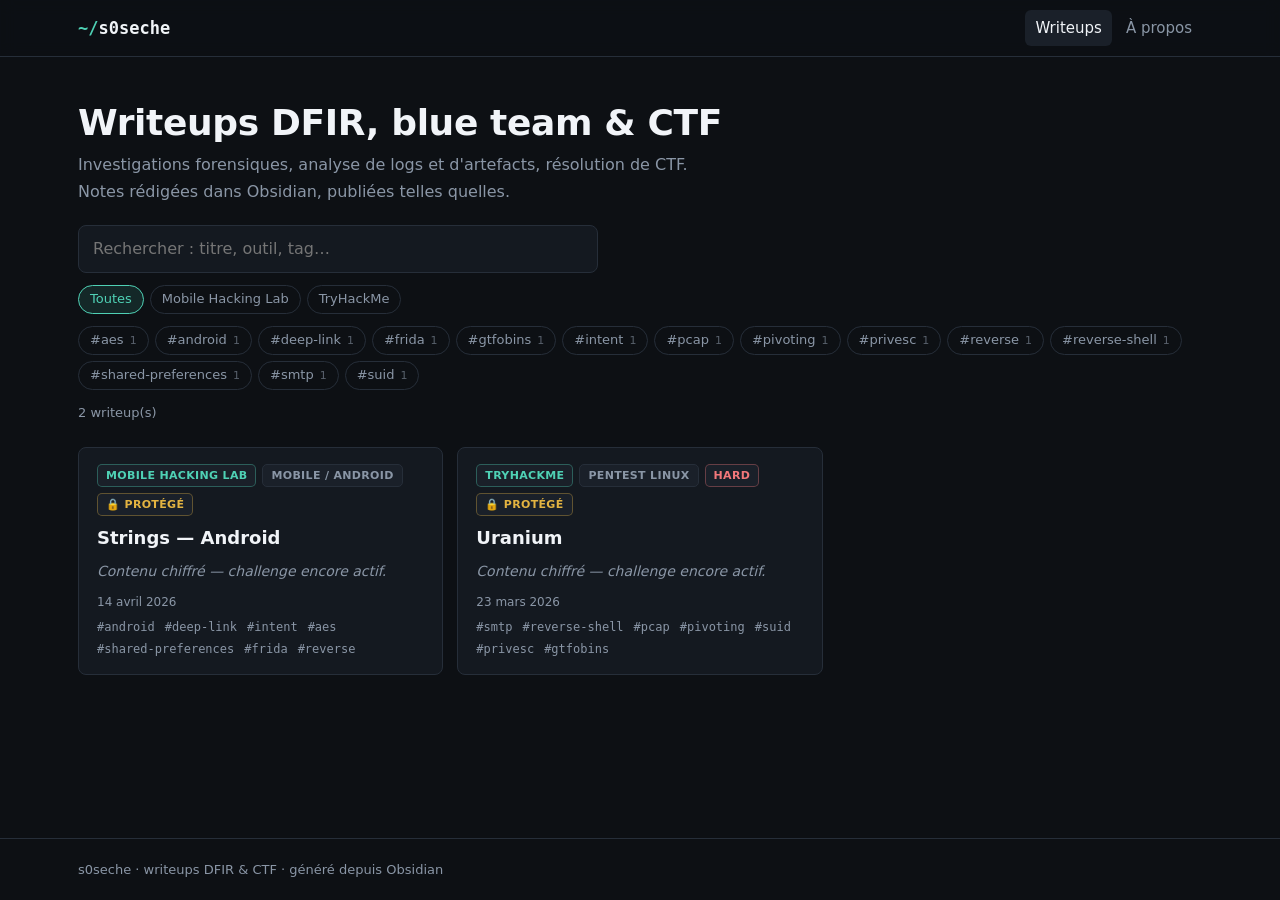
==== docs/index.html @ a4ccbde4 "add AES writeup" ====
<!doctype html>
<html lang="fr">
<head>
<meta charset="utf-8">
<meta name="viewport" content="width=device-width, initial-scale=1">
<title>s0seche · writeups</title>
<meta name="description" content="Writeups DFIR, blue team et CTF de s0seche : investigations, forensique et résolution de challenges.">
<meta name="color-scheme" content="dark">
<link rel="icon" href="assets/favicon.svg" type="image/svg+xml">
<link rel="stylesheet" href="assets/style.css">
<link rel="stylesheet" href="assets/pygments.css">
<script>document.documentElement.classList.add('js')</script>
<script src="assets/site.js" defer></script>
</head>
<body>
<a class="skip" href="#main">Aller au contenu</a>
<header class="site-header"><div class="wrap">
<a class="brand" href="index.html"><span class="brand-prompt">~/</span>s0seche</a>
<nav class="site-nav" aria-label="Navigation principale"><a href="index.html" aria-current="page">Writeups</a><a href="about.html">À propos</a></nav>
</div></header>
<main id="main" class="wrap">
<section class="hero">
<h1>Writeups DFIR, blue team &amp; CTF</h1>
<p>Investigations forensiques, analyse de logs et d'artefacts, résolution de CTF. Notes rédigées dans Obsidian, publiées telles quelles.</p>
</section>
<section class="controls" aria-label="Recherche et filtres">
<input type="search" id="q" placeholder="Rechercher : titre, outil, tag…" aria-label="Rechercher un writeup">
<div class="chips" role="group" aria-label="Plateforme"><button type="button" class="chip" data-filter-platform="" aria-pressed="true">Toutes</button><button type="button" class="chip" data-filter-platform="mobile-hacking-lab" aria-pressed="false">Mobile Hacking Lab</button><button type="button" class="chip" data-filter-platform="tryhackme" aria-pressed="false">TryHackMe</button></div>
<div class="chips" role="group" aria-label="Tags"><button type="button" class="chip chip-tag" data-filter-tag="aes" aria-pressed="false">#aes<span>1</span></button><button type="button" class="chip chip-tag" data-filter-tag="android" aria-pressed="false">#android<span>1</span></button><button type="button" class="chip chip-tag" data-filter-tag="deep-link" aria-pressed="false">#deep-link<span>1</span></button><button type="button" class="chip chip-tag" data-filter-tag="frida" aria-pressed="false">#frida<span>1</span></button><button type="button" class="chip chip-tag" data-filter-tag="gtfobins" aria-pressed="false">#gtfobins<span>1</span></button><button type="button" class="chip chip-tag" data-filter-tag="intent" aria-pressed="false">#intent<span>1</span></button><button type="button" class="chip chip-tag" data-filter-tag="pcap" aria-pressed="false">#pcap<span>1</span></button><button type="button" class="chip chip-tag" data-filter-tag="pivoting" aria-pressed="false">#pivoting<span>1</span></button><button type="button" class="chip chip-tag" data-filter-tag="privesc" aria-pressed="false">#privesc<span>1</span></button><button type="button" class="chip chip-tag" data-filter-tag="reverse" aria-pressed="false">#reverse<span>1</span></button><button type="button" class="chip chip-tag" data-filter-tag="reverse-shell" aria-pressed="false">#reverse-shell<span>1</span></button><button type="button" class="chip chip-tag" data-filter-tag="shared-preferences" aria-pressed="false">#shared-preferences<span>1</span></button><button type="button" class="chip chip-tag" data-filter-tag="smtp" aria-pressed="false">#smtp<span>1</span></button><button type="button" class="chip chip-tag" data-filter-tag="suid" aria-pressed="false">#suid<span>1</span></button></div>
<p class="count"><span id="count">2</span> writeup(s) <button type="button" id="reset" class="link-btn" hidden>réinitialiser les filtres</button></p>
</section>
<section class="grid" id="cards">
<article class="card is-protected" data-platform="mobile-hacking-lab" data-tags="android|deep-link|intent|aes|shared-preferences|frida|reverse" data-search="strings — android mobile hacking lab mobile / android android deep-link intent aes shared-preferences frida reverse">
<a class="card-link" href="challenge-strings.html">
<div class="badges"><span class="badge badge-platform">Mobile Hacking Lab</span><span class="badge badge-cat">Mobile / Android</span><span class="badge badge-lock" title="Contenu chiffré">🔒 Protégé</span></div>
<h2>Strings — Android</h2>
<p class="card-summary">Contenu chiffré — challenge encore actif.</p>
<div class="card-foot"><time datetime="2026-04-14">14 avril 2026</time><ul class="tags"><li>#android</li><li>#deep-link</li><li>#intent</li><li>#aes</li><li>#shared-preferences</li><li>#frida</li><li>#reverse</li></ul></div>
</a></article><article class="card is-protected" data-platform="tryhackme" data-tags="smtp|reverse-shell|pcap|pivoting|suid|privesc|gtfobins" data-search="uranium tryhackme pentest linux hard smtp reverse-shell pcap pivoting suid privesc gtfobins">
<a class="card-link" href="uranium.html">
<div class="badges"><span class="badge badge-platform">TryHackMe</span><span class="badge badge-cat">Pentest Linux</span><span class="badge badge-diff diff-hard">Hard</span><span class="badge badge-lock" title="Contenu chiffré">🔒 Protégé</span></div>
<h2>Uranium</h2>
<p class="card-summary">Contenu chiffré — challenge encore actif.</p>
<div class="card-foot"><time datetime="2026-03-23">23 mars 2026</time><ul class="tags"><li>#smtp</li><li>#reverse-shell</li><li>#pcap</li><li>#pivoting</li><li>#suid</li><li>#privesc</li><li>#gtfobins</li></ul></div>
</a></article>
</section>
<p id="empty" class="empty" hidden>Aucun writeup ne correspond.</p>
</main>
<footer class="site-footer"><div class="wrap">s0seche · writeups DFIR &amp; CTF · généré depuis Obsidian</div></footer>
</body>
</html>
---- docs/assets/style.css ----
/* s0seche · writeups — thème sombre sobre */
:root {
  --bg: #0d1014;
  --surface: #141920;
  --surface-2: #1a2029;
  --border: #262e39;
  --text: #d5dce5;
  --text-strong: #f1f4f8;
  --muted: #8a96a6;
  --accent: #4fd1b5;
  --accent-soft: rgba(79, 209, 181, .12);
  --link: #6cc5ff;
  --mark: rgba(250, 204, 21, .28);
  --c-note: #6cc5ff; --c-abstract: #4fd1b5; --c-info: #6cc5ff; --c-tip: #4fd1b5;
  --c-success: #5fd38a; --c-question: #e3b341; --c-warning: #f0a35a; --c-danger: #f2777a;
  --c-example: #b39cf5; --c-quote: #8a96a6;
  --mono: ui-monospace, "JetBrains Mono", "Cascadia Code", "Fira Code", Menlo, Consolas, monospace;
  --sans: system-ui, -apple-system, "Segoe UI", Roboto, "Helvetica Neue", Arial, sans-serif;
  --radius: 8px;
  --maxw: 1180px;
  color-scheme: dark;
}
*, *::before, *::after { box-sizing: border-box; }
[hidden] { display: none !important; }
html { -webkit-text-size-adjust: 100%; scroll-padding-top: 72px; }
body {
  margin: 0; background: var(--bg); color: var(--text);
  font: 16px/1.65 var(--sans); min-height: 100vh; display: flex; flex-direction: column;
}
main { flex: 1; padding-block: 32px 64px; }
.wrap { width: 100%; max-width: var(--maxw); margin-inline: auto; padding-inline: 16px; }
@media (min-width: 720px) { .wrap { padding-inline: 28px; } }
a { color: var(--link); text-decoration: none; }
a:hover { text-decoration: underline; }
:focus-visible { outline: 2px solid var(--accent); outline-offset: 2px; border-radius: 3px; }
.sr-only, .skip:not(:focus) { position: absolute; width: 1px; height: 1px; overflow: hidden; clip: rect(0 0 0 0); white-space: nowrap; }
.skip:focus { position: fixed; top: 8px; left: 8px; z-index: 10; background: var(--surface); padding: 6px 10px; }

/* header / footer */
.site-header { position: sticky; top: 0; z-index: 5; background: rgba(13, 16, 20, .9); backdrop-filter: blur(8px); border-bottom: 1px solid var(--border); }
.site-header .wrap { display: flex; align-items: center; justify-content: space-between; gap: 16px; height: 56px; }
.brand { font: 600 17px/1 var(--mono); color: var(--text-strong); }
.brand:hover { text-decoration: none; color: var(--accent); }
.brand-prompt { color: var(--accent); }
.site-nav { display: flex; gap: 4px; }
.site-nav a { color: var(--muted); padding: 6px 10px; border-radius: 6px; font-size: 15px; }
.site-nav a:hover { color: var(--text-strong); background: var(--surface); text-decoration: none; }
.site-nav a[aria-current="page"] { color: var(--text-strong); background: var(--surface-2); }
.site-footer { border-top: 1px solid var(--border); color: var(--muted); font-size: 13px; padding-block: 20px; }

/* accueil */
.hero { padding-block: 12px 20px; }
.hero h1 { font-size: clamp(26px, 4vw, 36px); line-height: 1.2; margin: 0 0 8px; color: var(--text-strong); letter-spacing: -.01em; }
.hero p { margin: 0; color: var(--muted); max-width: 62ch; }
.controls { display: grid; gap: 12px; margin-bottom: 24px; }
html:not(.js) .controls { display: none; }
#q {
  width: 100%; max-width: 520px; background: var(--surface); color: var(--text); border: 1px solid var(--border);
  border-radius: var(--radius); padding: 10px 14px; font: inherit;
}
#q:focus { border-color: var(--accent); outline: none; box-shadow: 0 0 0 3px var(--accent-soft); }
.chips { display: flex; flex-wrap: wrap; gap: 6px; }
.chip {
  background: transparent; color: var(--muted); border: 1px solid var(--border); border-radius: 999px;
  padding: 3px 11px; font: 13px/1.6 var(--sans); cursor: pointer;
}
.chip:hover { color: var(--text-strong); border-color: var(--muted); }
.chip[aria-pressed="true"] { background: var(--accent-soft); color: var(--accent); border-color: var(--accent); }
.chip-tag span { margin-left: 6px; opacity: .6; font-size: 11px; }
.count { margin: 0; color: var(--muted); font-size: 13px; }
.link-btn { background: none; border: 0; color: var(--link); cursor: pointer; font: inherit; padding: 0 0 0 8px; }
.grid { display: grid; gap: 14px; grid-template-columns: repeat(auto-fill, minmax(300px, 1fr)); }
.card { background: var(--surface); border: 1px solid var(--border); border-radius: var(--radius); transition: border-color .15s, transform .15s; }
.card:hover { border-color: #3a4554; transform: translateY(-1px); }
.card-link { display: flex; flex-direction: column; gap: 10px; height: 100%; padding: 16px 18px; color: inherit; }
.card-link:hover { text-decoration: none; }
.card h2 { margin: 0; font-size: 18px; line-height: 1.3; color: var(--text-strong); }
.card-summary { margin: 0; color: var(--muted); font-size: 14px; flex: 1; }
.card.is-protected .card-summary { font-style: italic; }
.card-foot { display: flex; flex-wrap: wrap; align-items: center; gap: 6px 12px; font-size: 12px; color: var(--muted); }
.empty { color: var(--muted); text-align: center; padding: 40px 0; }

/* badges & tags */
.badges { display: flex; flex-wrap: wrap; gap: 6px; }
.badge { font: 600 11px/1 var(--sans); letter-spacing: .03em; text-transform: uppercase; padding: 5px 8px; border-radius: 5px; background: var(--surface-2); color: var(--muted); border: 1px solid var(--border); }
.badge-platform { color: var(--accent); border-color: rgba(79, 209, 181, .35); }
.diff-easy { color: #5fd38a; border-color: rgba(95, 211, 138, .35); }
.diff-medium { color: #e3b341; border-color: rgba(227, 179, 65, .35); }
.diff-hard { color: #f2777a; border-color: rgba(242, 119, 122, .35); }
.diff-insane { color: #b39cf5; border-color: rgba(179, 156, 245, .35); }
.badge-lock { color: #e3b341; border-color: rgba(227, 179, 65, .35); }
.tags { list-style: none; margin: 0; padding: 0; display: flex; flex-wrap: wrap; gap: 4px 10px; font: 12px/1.5 var(--mono); color: var(--muted); }

/* writeup */
.writeup, .page { min-width: 0; }
.crumbs { margin: 0 0 12px; font-size: 14px; }
.crumbs a { color: var(--muted); }
.wu-head { border-bottom: 1px solid var(--border); padding-bottom: 20px; margin-bottom: 24px; display: grid; gap: 12px; }
.page h1 { margin-bottom: 28px !important; }
.wu-head h1, .page h1 { margin: 0; font-size: clamp(26px, 4.5vw, 38px); line-height: 1.15; color: var(--text-strong); letter-spacing: -.015em; }
.wu-meta { margin: 0; color: var(--muted); font-size: 14px; }
.wu-summary { font-size: 17px; color: var(--text); margin: 0 0 12px; max-width: 75ch; }
.wu-tools { display: flex; flex-wrap: wrap; gap: 6px; align-items: center; margin: 0 0 24px; font-size: 13px; }
.wu-tools span { color: var(--muted); margin-right: 4px; }
.wu-body { display: block; }
@media (min-width: 1020px) {
  .wu-body.has-toc { display: grid; grid-template-columns: minmax(0, 1fr) 240px; gap: 48px; align-items: start; }
  .wu-body.has-toc .toc { order: 2; position: sticky; top: 76px; max-height: calc(100vh - 96px); overflow: auto; }
}
.toc { border: 1px solid var(--border); border-radius: var(--radius); padding: 12px 14px; margin-bottom: 24px; font-size: 13.5px; background: var(--surface); }
.toc-title { margin: 0 0 6px; font-weight: 600; color: var(--text-strong); font-size: 12px; text-transform: uppercase; letter-spacing: .06em; }
.toc ol { list-style: none; margin: 0; padding-left: 0; }
.toc ol ol { padding-left: 12px; border-left: 1px solid var(--border); margin-left: 2px; }
.toc a { display: block; color: var(--muted); padding: 2px 0; line-height: 1.4; }
.toc a:hover, .toc a.active { color: var(--accent); text-decoration: none; }

/* contenu markdown */
.content { max-width: 80ch; min-width: 0; overflow-wrap: break-word; }
.content > :first-child { margin-top: 0; }
.content h1, .content h2, .content h3, .content h4 { color: var(--text-strong); line-height: 1.3; margin: 2em 0 .6em; position: relative; }
.content h1 { font-size: 26px; }
.content h2 { font-size: 23px; padding-bottom: 6px; border-bottom: 1px solid var(--border); }
.content h3 { font-size: 19px; }
.content h4 { font-size: 16px; }
.headerlink { margin-left: 8px; color: var(--border); opacity: 0; font-weight: 400; }
:is(h1, h2, h3, h4):hover > .headerlink, .headerlink:focus { opacity: 1; color: var(--muted); text-decoration: none; }
.content p, .content ul, .content ol, .content table, .content blockquote { margin: 0 0 1em; }
.content ul, .content ol { padding-left: 1.5em; }
.content li + li { margin-top: .2em; }
.content strong { color: var(--text-strong); }
.content hr { border: 0; border-top: 1px solid var(--border); margin: 2em 0; }
.content mark { background: var(--mark); color: inherit; padding: 0 2px; border-radius: 2px; }
.content img { max-width: 100%; height: auto; border-radius: 6px; border: 1px solid var(--border); cursor: zoom-in; display: block; margin: 1em 0; }
.content blockquote { border-left: 3px solid var(--border); padding: 4px 0 4px 16px; color: var(--muted); }
:not(pre) > code { font: .88em var(--mono); background: var(--surface-2); border: 1px solid var(--border); border-radius: 4px; padding: .1em .35em; color: #e6c07b; }
.wikilink { border-bottom: 1px dashed currentColor; }
.wikilink:hover { text-decoration: none; }
.wikilink-missing { color: var(--muted); border-bottom: 1px dotted var(--muted); cursor: help; }

/* tableaux */
.content table { display: block; overflow-x: auto; border-collapse: collapse; font-size: 14.5px; max-width: 100%; }
.content th, .content td { border: 1px solid var(--border); padding: 7px 12px; text-align: left; vertical-align: top; }
.content th { background: var(--surface-2); color: var(--text-strong); }
.content tr:nth-child(even) td { background: rgba(255, 255, 255, .015); }

/* code */
.code-block { margin: 0 0 1.2em; border: 1px solid var(--border); border-radius: var(--radius); background: #0a0d11; overflow: hidden; }
.code-head { display: flex; justify-content: space-between; align-items: center; padding: 4px 6px 4px 12px; border-bottom: 1px solid var(--border); background: var(--surface); min-height: 32px; }
.code-lang { font: 12px var(--mono); color: var(--muted); }
.copy-btn { font: 12px var(--sans); color: var(--muted); background: transparent; border: 1px solid var(--border); border-radius: 5px; padding: 3px 9px; cursor: pointer; }
.copy-btn:hover { color: var(--text-strong); border-color: var(--muted); }
.copy-btn.done { color: var(--accent); border-color: var(--accent); }
.code-block pre { margin: 0; padding: 12px 14px; overflow-x: auto; font: 13.5px/1.55 var(--mono); tab-size: 4; }
.highlight { background: transparent !important; }

/* callouts */
.callout { --c: var(--c-note); border: 1px solid var(--border); border-left: 3px solid var(--c); border-radius: 6px; background: var(--surface); margin: 0 0 1.2em; padding: 10px 14px; }
.callout-title { display: flex; gap: 8px; align-items: baseline; font-weight: 600; color: var(--c); }
summary.callout-title { cursor: pointer; list-style: none; }
summary.callout-title::-webkit-details-marker { display: none; }
summary.callout-title::after { content: "›"; margin-left: auto; transition: transform .15s; font-size: 18px; line-height: 1; }
details[open] > summary.callout-title::after { transform: rotate(90deg); }
.callout-label { color: var(--text-strong); }
.callout-body { margin-top: 8px; }
.callout-body > :last-child { margin-bottom: 0; }
.callout-note { --c: var(--c-note); } .callout-abstract { --c: var(--c-abstract); } .callout-info { --c: var(--c-info); }
.callout-tip { --c: var(--c-tip); } .callout-success { --c: var(--c-success); } .callout-question { --c: var(--c-question); }
.callout-warning { --c: var(--c-warning); } .callout-danger { --c: var(--c-danger); } .callout-example { --c: var(--c-example); }
.callout-quote { --c: var(--c-quote); }

/* fichiers */
.pdf-embed { width: 100%; height: 80vh; min-height: 480px; border: 1px solid var(--border); border-radius: var(--radius); background: var(--surface); display: block; }
.file-link { display: inline-block; margin: 8px 0; }

/* déverrouillage */
.locked { display: flex; justify-content: center; padding-block: 24px; }
.unlock { width: 100%; max-width: 480px; background: var(--surface); border: 1px solid var(--border); border-radius: 10px; padding: 24px; }
.unlock-title { margin: 0 0 6px; font-weight: 600; font-size: 18px; color: var(--text-strong); }
.unlock-text { margin: 0 0 16px; color: var(--muted); font-size: 14px; }
.unlock-row { display: flex; gap: 8px; flex-wrap: wrap; }
.unlock input { flex: 1 1 200px; min-width: 0; background: var(--bg); color: var(--text); border: 1px solid var(--border); border-radius: 6px; padding: 9px 12px; font: inherit; }
.unlock input:focus { border-color: var(--accent); outline: none; box-shadow: 0 0 0 3px var(--accent-soft); }
.unlock button { background: var(--accent); color: #062019; border: 0; border-radius: 6px; padding: 9px 16px; font: 600 15px var(--sans); cursor: pointer; }
.unlock button:disabled { opacity: .6; cursor: progress; }
.unlock-err { margin: 12px 0 0; color: var(--c-danger); font-size: 14px; }
.shake { animation: shake .3s; }
@keyframes shake { 25% { transform: translateX(-5px); } 75% { transform: translateX(5px); } }
#unlocked { animation: fade .25s ease-out; }
@keyframes fade { from { opacity: 0; } }

/* zoom image */
.lightbox { position: fixed; inset: 0; z-index: 20; background: rgba(0, 0, 0, .88); display: flex; align-items: center; justify-content: center; padding: 16px; cursor: zoom-out; }
.lightbox img { max-width: 100%; max-height: 100%; border-radius: 6px; }

@media (prefers-reduced-motion: reduce) { * { animation: none !important; transition: none !important; } }
@media print {
  .site-header, .site-footer, .toc, .copy-btn, .controls { display: none !important; }
  body { background: #fff; color: #000; }
}
---- docs/assets/pygments.css ----
pre { line-height: 125%; }
td.linenos .normal { color: #6e7681; background-color: #0d1117; padding-left: 5px; padding-right: 5px; }
span.linenos { color: #6e7681; background-color: #0d1117; padding-left: 5px; padding-right: 5px; }
td.linenos .special { color: #e6edf3; background-color: #6e7681; padding-left: 5px; padding-right: 5px; }
span.linenos.special { color: #e6edf3; background-color: #6e7681; padding-left: 5px; padding-right: 5px; }
.highlight .hll { background-color: #6e7681 }
.highlight { background: #0d1117; color: #e6edf3 }
.highlight .c { color: #8b949e; font-style: italic } /* Comment */
.highlight .err { color: #f85149 } /* Error */
.highlight .esc { color: #e6edf3 } /* Escape */
.highlight .g { color: #e6edf3 } /* Generic */
.highlight .k { color: #ff7b72 } /* Keyword */
.highlight .l { color: #a5d6ff } /* Literal */
.highlight .n { color: #e6edf3 } /* Name */
.highlight .o { color: #ff7b72; font-weight: bold } /* Operator */
.highlight .x { color: #e6edf3 } /* Other */
.highlight .p { color: #e6edf3 } /* Punctuation */
.highlight .ch { color: #8b949e; font-style: italic } /* Comment.Hashbang */
.highlight .cm { color: #8b949e; font-style: italic } /* Comment.Multiline */
.highlight .cp { color: #8b949e; font-weight: bold; font-style: italic } /* Comment.Preproc */
.highlight .cpf { color: #8b949e; font-style: italic } /* Comment.PreprocFile */
.highlight .c1 { color: #8b949e; font-style: italic } /* Comment.Single */
.highlight .cs { color: #8b949e; font-weight: bold; font-style: italic } /* Comment.Special */
.highlight .gd { color: #ffa198; background-color: #490202 } /* Generic.Deleted */
.highlight .ge { color: #e6edf3; font-style: italic } /* Generic.Emph */
.highlight .ges { color: #e6edf3; font-weight: bold; font-style: italic } /* Generic.EmphStrong */
.highlight .gr { color: #ffa198 } /* Generic.Error */
.highlight .gh { color: #79c0ff; font-weight: bold } /* Generic.Heading */
.highlight .gi { color: #56d364; background-color: #0f5323 } /* Generic.Inserted */
.highlight .go { color: #8b949e } /* Generic.Output */
.highlight .gp { color: #8b949e } /* Generic.Prompt */
.highlight .gs { color: #e6edf3; font-weight: bold } /* Generic.Strong */
.highlight .gu { color: #79c0ff } /* Generic.Subheading */
.highlight .gt { color: #ff7b72 } /* Generic.Traceback */
.highlight .g-Underline { color: #e6edf3; text-decoration: underline } /* Generic.Underline */
.highlight .kc { color: #79c0ff } /* Keyword.Constant */
.highlight .kd { color: #ff7b72 } /* Keyword.Declaration */
.highlight .kn { color: #ff7b72 } /* Keyword.Namespace */
.highlight .kp { color: #79c0ff } /* Keyword.Pseudo */
.highlight .kr { color: #ff7b72 } /* Keyword.Reserved */
.highlight .kt { color: #ff7b72 } /* Keyword.Type */
.highlight .ld { color: #79c0ff } /* Literal.Date */
.highlight .m { color: #a5d6ff } /* Literal.Number */
.highlight .s { color: #a5d6ff } /* Literal.String */
.highlight .na { color: #e6edf3 } /* Name.Attribute */
.highlight .nb { color: #e6edf3 } /* Name.Builtin */
.highlight .nc { color: #f0883e; font-weight: bold } /* Name.Class */
.highlight .no { color: #79c0ff; font-weight: bold } /* Name.Constant */
.highlight .nd { color: #d2a8ff; font-weight: bold } /* Name.Decorator */
.highlight .ni { color: #ffa657 } /* Name.Entity */
.highlight .ne { color: #f0883e; font-weight: bold } /* Name.Exception */
.highlight .nf { color: #d2a8ff; font-weight: bold } /* Name.Function */
.highlight .nl { color: #79c0ff; font-weight: bold } /* Name.Label */
.highlight .nn { color: #ff7b72 } /* Name.Namespace */
.highlight .nx { color: #e6edf3 } /* Name.Other */
.highlight .py { color: #79c0ff } /* Name.Property */
.highlight .nt { color: #7ee787 } /* Name.Tag */
.highlight .nv { color: #79c0ff } /* Name.Variable */
.highlight .ow { color: #ff7b72; font-weight: bold } /* Operator.Word */
.highlight .pm { color: #e6edf3 } /* Punctuation.Marker */
.highlight .w { color: #6e7681 } /* Text.Whitespace */
.highlight .mb { color: #a5d6ff } /* Literal.Number.Bin */
.highlight .mf { color: #a5d6ff } /* Literal.Number.Float */
.highlight .mh { color: #a5d6ff } /* Literal.Number.Hex */
.highlight .mi { color: #a5d6ff } /* Literal.Number.Integer */
.highlight .mo { color: #a5d6ff } /* Literal.Number.Oct */
.highlight .sa { color: #79c0ff } /* Literal.String.Affix */
.highlight .sb { color: #a5d6ff } /* Literal.String.Backtick */
.highlight .sc { color: #a5d6ff } /* Literal.String.Char */
.highlight .dl { color: #79c0ff } /* Literal.String.Delimiter */
.highlight .sd { color: #a5d6ff } /* Literal.String.Doc */
.highlight .s2 { color: #a5d6ff } /* Literal.String.Double */
.highlight .se { color: #79c0ff } /* Literal.String.Escape */
.highlight .sh { color: #79c0ff } /* Literal.String.Heredoc */
.highlight .si { color: #a5d6ff } /* Literal.String.Interpol */
.highlight .sx { color: #a5d6ff } /* Literal.String.Other */
.highlight .sr { color: #79c0ff } /* Literal.String.Regex */
.highlight .s1 { color: #a5d6ff } /* Literal.String.Single */
.highlight .ss { color: #a5d6ff } /* Literal.String.Symbol */
.highlight .bp { color: #e6edf3 } /* Name.Builtin.Pseudo */
.highlight .fm { color: #d2a8ff; font-weight: bold } /* Name.Function.Magic */
.highlight .vc { color: #79c0ff } /* Name.Variable.Class */
.highlight .vg { color: #79c0ff } /* Name.Variable.Global */
.highlight .vi { color: #79c0ff } /* Name.Variable.Instance */
.highlight .vm { color: #79c0ff } /* Name.Variable.Magic */
.highlight .il { color: #a5d6ff } /* Literal.Number.Integer.Long */
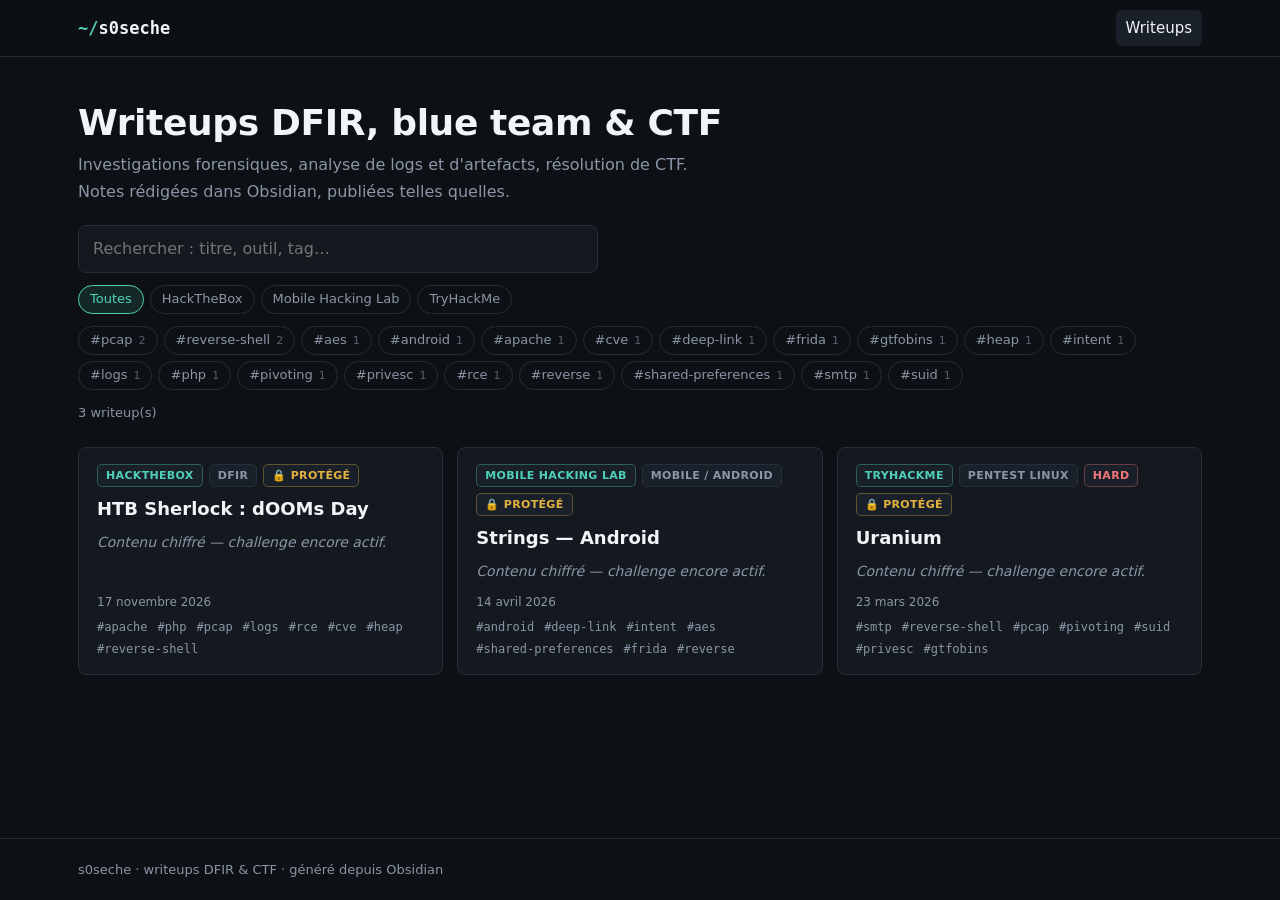
==== commit be8a588c: "add Doomsday writeup, remove about page" ====
--- a/docs/index.html
+++ b/docs/index.html
@@ -16,7 +16,7 @@
 <a class="skip" href="#main">Aller au contenu</a>
 <header class="site-header"><div class="wrap">
 <a class="brand" href="index.html"><span class="brand-prompt">~/</span>s0seche</a>
-<nav class="site-nav" aria-label="Navigation principale"><a href="index.html" aria-current="page">Writeups</a><a href="about.html">À propos</a></nav>
+<nav class="site-nav" aria-label="Navigation principale"><a href="index.html" aria-current="page">Writeups</a></nav>
 </div></header>
 <main id="main" class="wrap">
 <section class="hero">
@@ -25,12 +25,18 @@
 </section>
 <section class="controls" aria-label="Recherche et filtres">
 <input type="search" id="q" placeholder="Rechercher : titre, outil, tag…" aria-label="Rechercher un writeup">
-<div class="chips" role="group" aria-label="Plateforme"><button type="button" class="chip" data-filter-platform="" aria-pressed="true">Toutes</button><button type="button" class="chip" data-filter-platform="mobile-hacking-lab" aria-pressed="false">Mobile Hacking Lab</button><button type="button" class="chip" data-filter-platform="tryhackme" aria-pressed="false">TryHackMe</button></div>
-<div class="chips" role="group" aria-label="Tags"><button type="button" class="chip chip-tag" data-filter-tag="aes" aria-pressed="false">#aes<span>1</span></button><button type="button" class="chip chip-tag" data-filter-tag="android" aria-pressed="false">#android<span>1</span></button><button type="button" class="chip chip-tag" data-filter-tag="deep-link" aria-pressed="false">#deep-link<span>1</span></button><button type="button" class="chip chip-tag" data-filter-tag="frida" aria-pressed="false">#frida<span>1</span></button><button type="button" class="chip chip-tag" data-filter-tag="gtfobins" aria-pressed="false">#gtfobins<span>1</span></button><button type="button" class="chip chip-tag" data-filter-tag="intent" aria-pressed="false">#intent<span>1</span></button><button type="button" class="chip chip-tag" data-filter-tag="pcap" aria-pressed="false">#pcap<span>1</span></button><button type="button" class="chip chip-tag" data-filter-tag="pivoting" aria-pressed="false">#pivoting<span>1</span></button><button type="button" class="chip chip-tag" data-filter-tag="privesc" aria-pressed="false">#privesc<span>1</span></button><button type="button" class="chip chip-tag" data-filter-tag="reverse" aria-pressed="false">#reverse<span>1</span></button><button type="button" class="chip chip-tag" data-filter-tag="reverse-shell" aria-pressed="false">#reverse-shell<span>1</span></button><button type="button" class="chip chip-tag" data-filter-tag="shared-preferences" aria-pressed="false">#shared-preferences<span>1</span></button><button type="button" class="chip chip-tag" data-filter-tag="smtp" aria-pressed="false">#smtp<span>1</span></button><button type="button" class="chip chip-tag" data-filter-tag="suid" aria-pressed="false">#suid<span>1</span></button></div>
-<p class="count"><span id="count">2</span> writeup(s) <button type="button" id="reset" class="link-btn" hidden>réinitialiser les filtres</button></p>
+<div class="chips" role="group" aria-label="Plateforme"><button type="button" class="chip" data-filter-platform="" aria-pressed="true">Toutes</button><button type="button" class="chip" data-filter-platform="hackthebox" aria-pressed="false">HackTheBox</button><button type="button" class="chip" data-filter-platform="mobile-hacking-lab" aria-pressed="false">Mobile Hacking Lab</button><button type="button" class="chip" data-filter-platform="tryhackme" aria-pressed="false">TryHackMe</button></div>
+<div class="chips" role="group" aria-label="Tags"><button type="button" class="chip chip-tag" data-filter-tag="pcap" aria-pressed="false">#pcap<span>2</span></button><button type="button" class="chip chip-tag" data-filter-tag="reverse-shell" aria-pressed="false">#reverse-shell<span>2</span></button><button type="button" class="chip chip-tag" data-filter-tag="aes" aria-pressed="false">#aes<span>1</span></button><button type="button" class="chip chip-tag" data-filter-tag="android" aria-pressed="false">#android<span>1</span></button><button type="button" class="chip chip-tag" data-filter-tag="apache" aria-pressed="false">#apache<span>1</span></button><button type="button" class="chip chip-tag" data-filter-tag="cve" aria-pressed="false">#cve<span>1</span></button><button type="button" class="chip chip-tag" data-filter-tag="deep-link" aria-pressed="false">#deep-link<span>1</span></button><button type="button" class="chip chip-tag" data-filter-tag="frida" aria-pressed="false">#frida<span>1</span></button><button type="button" class="chip chip-tag" data-filter-tag="gtfobins" aria-pressed="false">#gtfobins<span>1</span></button><button type="button" class="chip chip-tag" data-filter-tag="heap" aria-pressed="false">#heap<span>1</span></button><button type="button" class="chip chip-tag" data-filter-tag="intent" aria-pressed="false">#intent<span>1</span></button><button type="button" class="chip chip-tag" data-filter-tag="logs" aria-pressed="false">#logs<span>1</span></button><button type="button" class="chip chip-tag" data-filter-tag="php" aria-pressed="false">#php<span>1</span></button><button type="button" class="chip chip-tag" data-filter-tag="pivoting" aria-pressed="false">#pivoting<span>1</span></button><button type="button" class="chip chip-tag" data-filter-tag="privesc" aria-pressed="false">#privesc<span>1</span></button><button type="button" class="chip chip-tag" data-filter-tag="rce" aria-pressed="false">#rce<span>1</span></button><button type="button" class="chip chip-tag" data-filter-tag="reverse" aria-pressed="false">#reverse<span>1</span></button><button type="button" class="chip chip-tag" data-filter-tag="shared-preferences" aria-pressed="false">#shared-preferences<span>1</span></button><button type="button" class="chip chip-tag" data-filter-tag="smtp" aria-pressed="false">#smtp<span>1</span></button><button type="button" class="chip chip-tag" data-filter-tag="suid" aria-pressed="false">#suid<span>1</span></button></div>
+<p class="count"><span id="count">3</span> writeup(s) <button type="button" id="reset" class="link-btn" hidden>réinitialiser les filtres</button></p>
 </section>
 <section class="grid" id="cards">
-<article class="card is-protected" data-platform="mobile-hacking-lab" data-tags="android|deep-link|intent|aes|shared-preferences|frida|reverse" data-search="strings — android mobile hacking lab mobile / android android deep-link intent aes shared-preferences frida reverse">
+<article class="card is-protected" data-platform="hackthebox" data-tags="apache|php|pcap|logs|rce|cve|heap|reverse-shell" data-search="htb sherlock : dooms day hackthebox dfir apache php pcap logs rce cve heap reverse-shell">
+<a class="card-link" href="doomsday.html">
+<div class="badges"><span class="badge badge-platform">HackTheBox</span><span class="badge badge-cat">DFIR</span><span class="badge badge-lock" title="Contenu chiffré">🔒 Protégé</span></div>
+<h2>HTB Sherlock : dOOMs Day</h2>
+<p class="card-summary">Contenu chiffré — challenge encore actif.</p>
+<div class="card-foot"><time datetime="2026-11-17">17 novembre 2026</time><ul class="tags"><li>#apache</li><li>#php</li><li>#pcap</li><li>#logs</li><li>#rce</li><li>#cve</li><li>#heap</li><li>#reverse-shell</li></ul></div>
+</a></article><article class="card is-protected" data-platform="mobile-hacking-lab" data-tags="android|deep-link|intent|aes|shared-preferences|frida|reverse" data-search="strings — android mobile hacking lab mobile / android android deep-link intent aes shared-preferences frida reverse">
 <a class="card-link" href="challenge-strings.html">
 <div class="badges"><span class="badge badge-platform">Mobile Hacking Lab</span><span class="badge badge-cat">Mobile / Android</span><span class="badge badge-lock" title="Contenu chiffré">🔒 Protégé</span></div>
 <h2>Strings — Android</h2>
